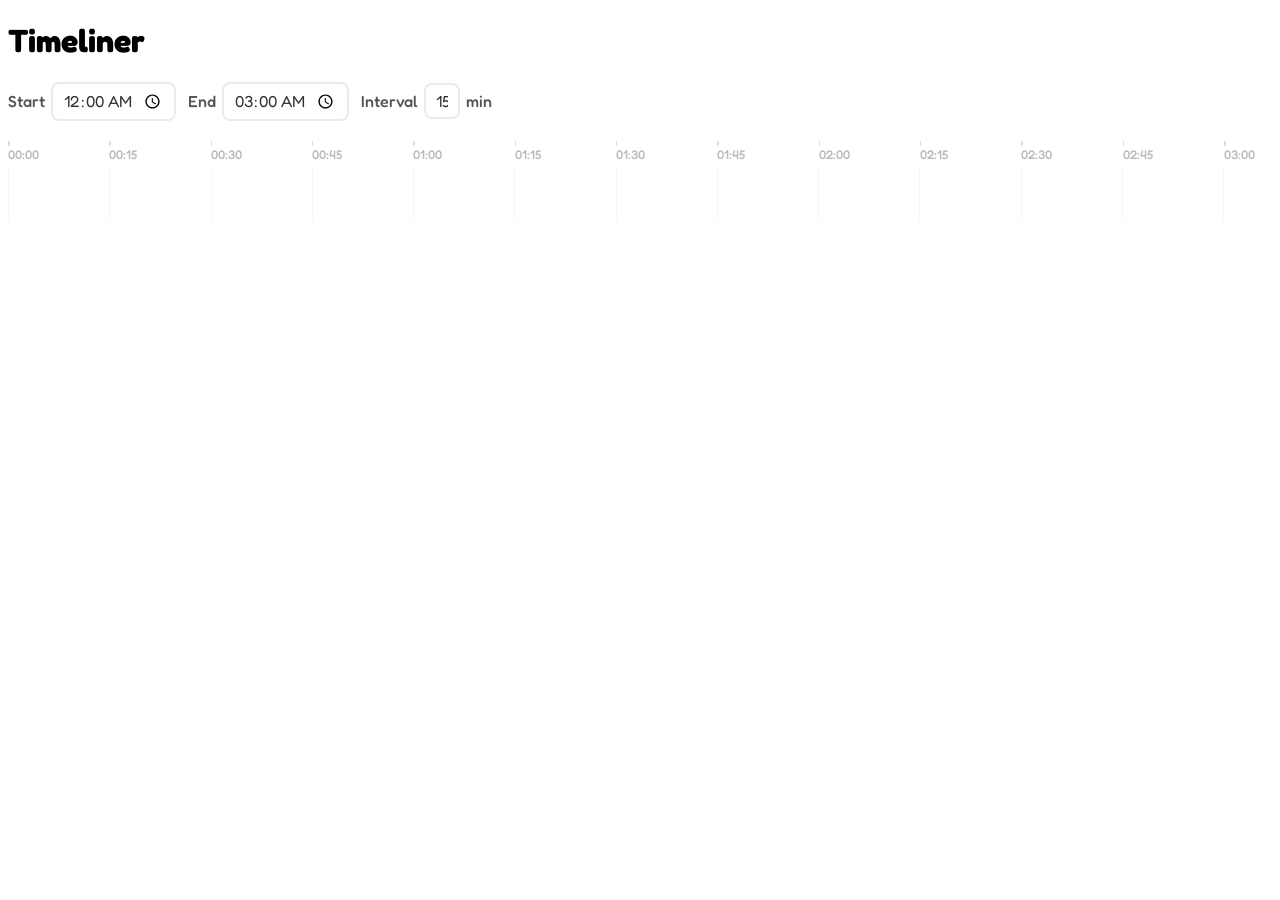
==== index.html @ 7322b1b0 "Light mode for palette." ====
<!DOCTYPE html>
<html lang="en">

<head>
  <meta charset="UTF-8">
  <meta name="viewport" content="width=device-width, initial-scale=1.0">
  <title>Timeliner – Editor</title>
  <link rel="stylesheet" href="styles.css">
  <style>
    * {
      user-select: none;
    }

    input[type=text],
    input[type=time],
    input[type=number],
    select {
      user-select: text;
    }

    .row-wrap.ghost {
      opacity: 0.35;
    }

    .segment {
      z-index: 1;
      overflow: visible;
      cursor: grab;
    }

    .segment.selected {
      box-shadow: 0 0 0 2.5px rgba(0, 0, 0, 0.45);
      z-index: 200;
    }

    .resize-handle {
      position: absolute;
      top: 0;
      bottom: 0;
      width: 8px;
      cursor: ew-resize;
      z-index: 2;
    }

    .resize-left {
      left: 0;
      border-radius: 8px 0 0 8px;
    }

    .resize-right {
      right: 0;
      border-radius: 0 8px 8px 0;
    }

    .segment input[type=text] {
      width: 100%;
      border: none;
      background: transparent;
      padding: 0 10px;
      font-size: 1rem;
      font-weight: 500;
      color: white;
      outline: none;
      min-width: 0;
      pointer-events: none;
    }

    .segment input::placeholder {
      color: rgba(255, 255, 255, 0.55);
    }

    .dark-text::placeholder {
      color: rgba(0, 0, 0, 0.35);
    }

    .palette {
      position: absolute;
      top: calc(100% + 6px);
      left: 0;
      display: flex;
      gap: 6px;
      padding: 8px;
      background: white;
      border: none;
      border-radius: 12px;
      box-shadow: 0 4px 20px rgba(0, 0, 0, 0.12);
      z-index: 100;
      align-items: center;
    }

    .swatch {
      width: 22px;
      height: 22px;
      border-radius: 50%;
      cursor: pointer;
      border: 2px solid transparent;
      flex-shrink: 0;
      transition: transform 0.1s;
    }

    .swatch:hover {
      transform: scale(1.2);
    }

    .swatch.active {
      border-color: #333;
    }

    .tick-labels {
      margin-bottom: 4px;
      margin-right: 3rem;
    }

    .palette-delete {
      cursor: pointer;
      display: flex;
      align-items: center;
      padding: 0 2px;
    }

    .palette-delete img {
      width: 16px;
      height: 16px;
    }

    #setup-form {
      display: flex;
      gap: 12px;
      align-items: center;
      margin-bottom: 20px;
      flex-wrap: wrap;
    }

    #setup-form label {
      display: flex;
      align-items: center;
      gap: 6px;
      font-size: 1rem;
      font-weight: 500;
      color: #555;
    }

    #setup-form input[type=time],
    #setup-form input[type=number] {
      border: 2px solid #ebebeb;
      border-radius: 8px;
      padding: 6px 10px;
      font-size: 1rem;
      font-family: 'Fredoka', sans-serif;
      color: #333;
      outline: none;
      transition: border-color 0.15s;
    }

    #setup-form input:focus {
      border-color: #45AAF2;
    }

    #setup-form input[type=number] {
      -moz-appearance: textfield;
    }

    #setup-form input[type=number]::-webkit-outer-spin-button,
    #setup-form input[type=number]::-webkit-inner-spin-button {
      -webkit-appearance: none;
    }

    .interval-error {
      font-size: 0.82rem;
      color: #e74c3c;
      font-weight: 500;
    }

    #share-line {
      margin-top: 20px;
      display: flex;
      gap: 16px;
    }

    .share-col {
      display: flex;
      flex-direction: column;
      gap: 6px;
      flex: 1;
      min-width: 0;
    }

    .share-header {
      display: flex;
      align-items: center;
      gap: 8px;
    }

    .share-label {
      font-size: 0.9rem;
      font-weight: 600;
      color: #333;
    }

    .share-col input {
      width: 100%;
      border: 2px solid #ebebeb;
      border-radius: 8px;
      padding: 6px 10px;
      font-size: 0.85rem;
      font-family: 'Fredoka', sans-serif;
      color: #111;
      outline: none;
      background: #fafafa;
      box-sizing: border-box;
    }

    .copy-btn {
      background: none;
      border: 2px solid #ebebeb;
      border-radius: 8px;
      padding: 6px 8px;
      cursor: pointer;
      display: flex;
      align-items: center;
      transition: border-color 0.15s;
    }

    .copy-btn:hover {
      border-color: #45AAF2;
    }

    .copy-btn img {
      width: 14px;
      height: 14px;
      filter: invert(60%);
    }

    @keyframes flash-green {

      0%,
      60% {
        filter: invert(60%) sepia(1) saturate(4) hue-rotate(90deg);
      }

      100% {
        filter: invert(60%);
      }
    }

    .copy-btn.copied img {
      animation: flash-green 0.5s ease-out forwards;
    }
  </style>
</head>

<body>
  <h1>Timeliner</h1>

  <form id="setup-form">
    <label>Start <input type="time" id="input-start" required></label>
    <label>End <input type="time" id="input-end" required></label>
    <label>Interval <input type="number" id="input-interval" value="15" min="1" max="240" style="width:4ch">
      min</label>
    <span id="interval-error" class="interval-error"></span>
  </form>

  <div id="tick-labels" class="tick-labels"></div>
  <div id="grid-wrap">
    <div id="grid"></div>
    <div id="time-indicator"></div>
  </div>

  <div id="share-line" style="display:none">
    <div class="share-col">
      <div class="share-header">
        <span class="share-label">Link</span>
        <button class="copy-btn" data-target="share-url" title="Copy link"><img src="icons/copy.svg"></button>
      </div>
      <input type="text" id="share-url" readonly>
    </div>
    <div class="share-col">
      <div class="share-header">
        <span class="share-label">Embed</span>
        <button class="copy-btn" data-target="share-iframe" title="Copy iframe"><img src="icons/copy.svg"></button>
      </div>
      <input type="text" id="share-iframe" readonly>
    </div>
  </div>

  <script src="shared.js"></script>
  <script>
    const COLORS = ['#FF6B6B', '#FF9F43', '#FECA57', '#26de81', '#2BCBBA', '#45AAF2', '#A55EEA', '#FD79A8', '#000000', '#FFFFFF'];

    let config = null;
    let rows = [];
    let cellCount = 0;

    let drag = null;
    let pendingEl = null;
    let moveDrag = null;
    let resizeDrag = null;

    let selectedKey = null;

    function needsDarkText(hex) {
      const r = parseInt(hex.slice(1, 3), 16);
      const g = parseInt(hex.slice(3, 5), 16);
      const b = parseInt(hex.slice(5, 7), 16);
      return (r * 299 + g * 587 + b * 114) / 1000 > 160;
    }

    function getSegmentEl(ri, si) {
      const rowEl = document.querySelector(`.row-wrap[data-ri="${ri}"]`);
      return rowEl ? rowEl.querySelectorAll('.segment')[si] : null;
    }
    function selectSegment(ri, si) {
      deselectSegment();
      selectedKey = {ri, si};
      const el = getSegmentEl(ri, si);
      if (!el) return;
      el.classList.add('selected');
      closePalettes();
      const pal = buildPalette(ri, si, rows[ri].segments[si]);
      el.appendChild(pal);
      const r = pal.getBoundingClientRect();
      const overflow = r.right - window.innerWidth + 8;
      if (overflow > 0) pal.style.left = (-overflow) + 'px';
      el.querySelector('input').focus();
    }
    function deselectSegment() {
      if (!selectedKey) return;
      const el = getSegmentEl(selectedKey.ri, selectedKey.si);
      if (el) {el.classList.remove('selected'); closePalettes(); el.querySelector('input').blur();}
      selectedKey = null;
    }

    function encodeState() {return btoa(JSON.stringify({...config, rows}));}
    function viewURL() {return location.href.replace(/\/[^/]*$/, '/view.html') + '#' + encodeState();}

    function virtualNowMinutes() {
      const d = new Date();
      return d.getHours() * 60 + d.getMinutes() + d.getSeconds() / 60;
    }

    function getCellIndex(rowEl, clientX) {
      const rect = rowEl.getBoundingClientRect();
      return Math.max(0, Math.min(cellCount - 1, Math.floor((clientX - rect.left) / rect.width * cellCount)));
    }

    function updateShare() {
      const hasAny = rows.some(r => r.segments.length > 0);
      document.getElementById('share-line').style.display = hasAny ? 'flex' : 'none';
      if (hasAny) {
        const url = viewURL();
        document.getElementById('share-url').value = url;
        document.getElementById('share-iframe').value = `<iframe src="${url}" width="100%" height="200" frameborder="0"></iframe>`;
      }
    }

    function closePalettes() {
      document.querySelectorAll('.palette').forEach(p => p.remove());
    }

    // palette
    function buildPalette(ri, si, seg) {
      const pal = document.createElement('div');
      pal.className = 'palette';
      COLORS.forEach(c => {
        const sw = document.createElement('div');
        sw.className = 'swatch' + (seg.color === c ? ' active' : '');
        sw.style.background = c;
        if (c === '#FFFFFF') sw.style.borderColor = '#ddd';
        sw.addEventListener('mousedown', ev => {
          ev.stopPropagation();
          rows[ri].segments[si].color = c;
          renderAllRows();
          updateShare();
          selectSegment(ri, si);
        });
        pal.appendChild(sw);
      });
      const del = document.createElement('div');
      del.className = 'palette-delete';
      del.innerHTML = '<img src="icons/trash.svg">';
      del.addEventListener('mousedown', ev => {
        ev.stopPropagation();
        rows[ri].segments.splice(si, 1);
        if (!rows[ri].segments.length) rows.splice(ri, 1);
        renderAllRows();
        updateShare();
      });
      pal.appendChild(del);
      return pal;
    }

    // segment
    function createSegmentEl(seg, ri, si) {
      const el = document.createElement('div');
      el.className = 'segment';
      const from = Math.min(seg.from, seg.to);
      const to = Math.max(seg.from, seg.to);
      el.style.left = (from / cellCount * 100) + '%';
      el.style.width = ((to - from + 1) / cellCount * 100) + '%';
      el.style.background = seg.color;

      const input = document.createElement('input');
      input.type = 'text';
      input.value = seg.label || '';
      input.placeholder = 'Name';
      if (needsDarkText(seg.color)) {input.style.color = '#111'; input.classList.add('dark-text');}
      input.addEventListener('input', () => {rows[ri].segments[si].label = input.value; updateShare();});
      input.addEventListener('keydown', e => {
        if (e.key === 'Enter') {deselectSegment(); return;}
        if (e.key === 'Backspace' && input.value === '') {
          e.preventDefault();
          selectedKey = null;
          rows[ri].segments.splice(si, 1);
          if (!rows[ri].segments.length) rows.splice(ri, 1);
          renderAllRows();
          updateShare();
        }
      });
      el.appendChild(input);

      ['left', 'right'].forEach(edge => {
        const handle = document.createElement('div');
        handle.className = `resize-handle resize-${edge}`;
        handle.addEventListener('mousedown', e => {
          e.stopPropagation();
          e.preventDefault();
          selectSegment(ri, si);
          const seg = rows[ri].segments[si];
          const from = Math.min(seg.from, seg.to);
          const to = Math.max(seg.from, seg.to);
          const rowEl = document.querySelector(`.row-wrap[data-ri="${ri}"]`);
          resizeDrag = {
            ri, si, edge, el, rowEl,
            fixed: edge === 'left' ? to : from,
            previewFrom: from, previewTo: to
          };
        });
        el.appendChild(handle);
      });

      el.addEventListener('mousedown', e => {
        e.stopPropagation();
        e.preventDefault();
        selectSegment(ri, si);
        const seg = rows[ri].segments[si];
        const from = Math.min(seg.from, seg.to);
        const to = Math.max(seg.from, seg.to);
        const rowEl = document.querySelector(`.row-wrap[data-ri="${ri}"]`);
        const clickCell = getCellIndex(rowEl, e.clientX);
        moveDrag = {
          ri, si, from, to,
          len: to - from,
          cellOffset: Math.max(0, clickCell - from),
          el, rowEl,
          previewFrom: from, previewTo: to,
          moved: false
        };
      });

      return el;
    }

    // row
    function createRowEl(ri, isGhost) {
      const wrap = document.createElement('div');
      wrap.className = 'row-wrap' + (isGhost ? ' ghost' : '');
      wrap.dataset.ri = ri;

      wrap.appendChild(buildRowBackground(cellCount));

      wrap.addEventListener('mousedown', e => {
        if (e.target.closest('.segment')) return;
        e.preventDefault();
        closePalettes();

        let rowIndex = ri;
        if (isGhost) {
          rows.push({segments: []});
          rowIndex = rows.length - 1;
          renderAllRows();
        }

        const rowEl = document.querySelector(`.row-wrap[data-ri="${rowIndex}"]`);
        const ci = getCellIndex(rowEl, e.clientX);
        drag = {rowIndex, from: ci, to: ci};

        pendingEl = document.createElement('div');
        pendingEl.className = 'segment';
        pendingEl.style.background = COLORS[0];
        pendingEl.style.opacity = '0.6';
        rowEl.appendChild(pendingEl);
        updatePendingEl(rowEl);
      });

      return wrap;
    }

    function updatePendingEl(rowEl) {
      if (!drag || !pendingEl) return;
      const from = Math.min(drag.from, drag.to);
      const to = Math.max(drag.from, drag.to);
      pendingEl.style.left = (from / cellCount * 100) + '%';
      pendingEl.style.width = ((to - from + 1) / cellCount * 100) + '%';
    }

    function renderAllRows() {
      const grid = document.getElementById('grid');
      grid.innerHTML = '';
      rows.forEach((row, ri) => {
        const wrap = createRowEl(ri, false);
        row.segments.forEach((seg, si) => wrap.appendChild(createSegmentEl(seg, ri, si)));
        grid.appendChild(wrap);
      });
      grid.appendChild(createRowEl(rows.length, true));
    }

    document.addEventListener('mousemove', e => {
      if (resizeDrag) {
        const currentCell = getCellIndex(resizeDrag.rowEl, e.clientX);
        const newFrom = Math.max(0, Math.min(cellCount - 1, resizeDrag.edge === 'left' ? Math.min(currentCell, resizeDrag.fixed) : resizeDrag.fixed));
        const newTo = Math.max(0, Math.min(cellCount - 1, resizeDrag.edge === 'right' ? Math.max(currentCell, resizeDrag.fixed) : resizeDrag.fixed));
        resizeDrag.previewFrom = newFrom;
        resizeDrag.previewTo = newTo;
        resizeDrag.el.style.left = (newFrom / cellCount * 100) + '%';
        resizeDrag.el.style.width = ((newTo - newFrom + 1) / cellCount * 100) + '%';
        document.body.style.cursor = 'ew-resize';
        return;
      }
      if (moveDrag) {
        const currentCell = getCellIndex(moveDrag.rowEl, e.clientX);
        let newFrom = currentCell - moveDrag.cellOffset;
        newFrom = Math.max(0, Math.min(cellCount - 1 - moveDrag.len, newFrom));
        const newTo = newFrom + moveDrag.len;
        if (newFrom !== moveDrag.previewFrom || newTo !== moveDrag.previewTo) {
          if (!moveDrag.moved) {
            moveDrag.moved = true;
            closePalettes();
            document.body.style.cursor = 'grabbing';
          }
          moveDrag.previewFrom = newFrom;
          moveDrag.previewTo = newTo;
          moveDrag.el.style.left = (newFrom / cellCount * 100) + '%';
          moveDrag.el.style.width = ((newTo - newFrom + 1) / cellCount * 100) + '%';
        }
      }
      if (!drag) return;
      const rowEl = document.querySelector(`.row-wrap[data-ri="${drag.rowIndex}"]`);
      if (!rowEl) return;
      drag.to = getCellIndex(rowEl, e.clientX);
      updatePendingEl(rowEl);
    });

    document.addEventListener('mouseup', () => {
      if (resizeDrag) {
        rows[resizeDrag.ri].segments[resizeDrag.si].from = resizeDrag.previewFrom;
        rows[resizeDrag.ri].segments[resizeDrag.si].to = resizeDrag.previewTo;
        document.body.style.cursor = '';
        renderAllRows();
        updateShare();
        selectSegment(resizeDrag.ri, resizeDrag.si);
        resizeDrag = null;
        return;
      }
      if (moveDrag) {
        if (moveDrag.moved) {
          rows[moveDrag.ri].segments[moveDrag.si].from = moveDrag.previewFrom;
          rows[moveDrag.ri].segments[moveDrag.si].to = moveDrag.previewTo;
          document.body.style.cursor = '';
          renderAllRows();
          updateShare();
          selectSegment(moveDrag.ri, moveDrag.si);
        }
        moveDrag = null;
        return;
      }
      if (!drag) return;
      if (pendingEl) {pendingEl.remove(); pendingEl = null;}
      const from = Math.min(drag.from, drag.to);
      const to = Math.max(drag.from, drag.to);
      const ri = drag.rowIndex;
      rows[ri].segments.push({from, to, label: '', color: COLORS[0]});
      const si = rows[ri].segments.length - 1;
      drag = null;
      renderAllRows();
      updateShare();
      selectSegment(ri, si);
    });

    document.addEventListener('mousedown', e => {
      if (!e.target.closest('.palette') && !e.target.closest('.segment')) deselectSegment();
    });

    function buildGrid() {
      const startMin = timeToMinutes(config.start);
      const endMin = timeToMinutes(config.end);
      cellCount = Math.floor(spanDuration(startMin, endMin) / config.interval);
      if (cellCount <= 0) return;

      buildTickLabels(document.getElementById('tick-labels'), startMin, cellCount, config.interval);

      renderAllRows();
    }

    function tickIndicator() {
      if (!config) return;
      const start = timeToMinutes(config.start);
      const end = timeToMinutes(config.end);
      const now = virtualNowMinutes();
      updateTimeIndicator(document.getElementById('time-indicator'), start, end, now);
    }
    setInterval(tickIndicator, 1000);

    document.getElementById('setup-form').addEventListener('submit', e => e.preventDefault());

    function resizeIntervalInput() {
      const el = document.getElementById('input-interval');
      el.style.width = Math.max(4, (el.value || '').length + 2) + 'ch';
    }

    function setIntervalError(msg) {
      document.getElementById('interval-error').textContent = msg;
    }

    function applyConfig() {
      const start = document.getElementById('input-start').value;
      const end = document.getElementById('input-end').value;
      let intervalEl = document.getElementById('input-interval');
      let interval = parseInt(intervalEl.value);
      setIntervalError('');
      if (!start || !end || start === end) return;
      if (!interval || isNaN(interval) || interval < 1) {
        interval = 15;
        intervalEl.value = 15;
        resizeIntervalInput();
      }
      const startMin = timeToMinutes(start);
      const endMin = timeToMinutes(end);
      const duration = spanDuration(startMin, endMin);
      if (interval >= duration) {
        setIntervalError(`Interval must be less than ${duration} min`);
        return;
      }
      config = {start, end, interval};
      rows = [];
      buildGrid();
      updateShare();
    }

    document.getElementById('input-interval').addEventListener('focus', e => {e.target.value = ''; resizeIntervalInput();});
    document.getElementById('input-interval').addEventListener('input', resizeIntervalInput);
    document.getElementById('input-interval').addEventListener('keydown', e => {
      if (e.key === 'Enter') {e.preventDefault(); applyConfig(); e.target.blur();}
    });
    ['input-start', 'input-end', 'input-interval'].forEach(id =>
      document.getElementById(id).addEventListener('change', applyConfig)
    );

    const saved = decodeState(location.hash);
    if (saved) {
      config = {start: saved.start, end: saved.end, interval: saved.interval};
      rows = saved.rows || [];
      document.getElementById('input-start').value = config.start;
      document.getElementById('input-end').value = config.end;
      document.getElementById('input-interval').value = config.interval;
      resizeIntervalInput();
    } else {
      const startH = (new Date().getHours() + 1) % 24;
      const startMin = startH * 60;
      const endMin = Math.min(startMin + 180, 23 * 60 + 59);
      document.getElementById('input-start').value = minutesToTime(startMin);
      document.getElementById('input-end').value = minutesToTime(endMin);
      config = {start: minutesToTime(startMin), end: minutesToTime(endMin), interval: 15};
      resizeIntervalInput();
    }
    buildGrid();
    updateShare();

    document.querySelectorAll('.copy-btn').forEach(btn => {
      btn.addEventListener('click', () => {
        const val = document.getElementById(btn.dataset.target).value;
        navigator.clipboard.writeText(val).then(() => {
          btn.clsLive('copied');
          void btn.offsetWidth;
          btn.classList.add('copied');
        });
      });
    });
  </script>
</body>

</html>
---- styles.css ----
@import url('https://fonts.googleapis.com/css2?family=Fredoka:wght@400;500;600&display=swap');

* {
  font-family: 'Fredoka', sans-serif;
  box-sizing: border-box;
}

#grid-wrap {
  position: relative;
  margin-right: 3rem;
}

.row-wrap {
  position: relative;
  height: 56px;
}

.row-grid {
  position: absolute;
  inset: 0;
  display: flex;
  pointer-events: none;
}

.cell-bg {
  flex: 1;
  border-right: 1.5px solid #ebebeb;
}

.cell-bg:first-child {
  border-left: 1.5px solid #ebebeb;
}

.segment {
  position: absolute;
  top: 8px;
  bottom: 8px;
  border-radius: 8px;
  display: flex;
  align-items: center;
}

#time-indicator {
  position: absolute;
  top: 0;
  bottom: 0;
  width: 3px;
  background: #ff4757;
  border-radius: 2px;
  pointer-events: none;
  transform: translateX(-50%);
  z-index: 9999;
  display: none;
}

.tick-labels {
  display: flex;
  position: relative;
}

.tick-label {
  flex: 1;
  font-size: 0.78rem;
  color: #bbb;
  white-space: nowrap;
  overflow: visible;
  padding-top: 6px;
  position: relative;
  font-weight: 500;
}

.tick-label::before {
  content: '';
  position: absolute;
  top: 0;
  left: 0;
  width: 1.5px;
  height: 5px;
  background: #ddd;
}

.tick-label-end {
  position: absolute;
  left: 100%;
}

.tick-label-end::before {
  left: 0;
}
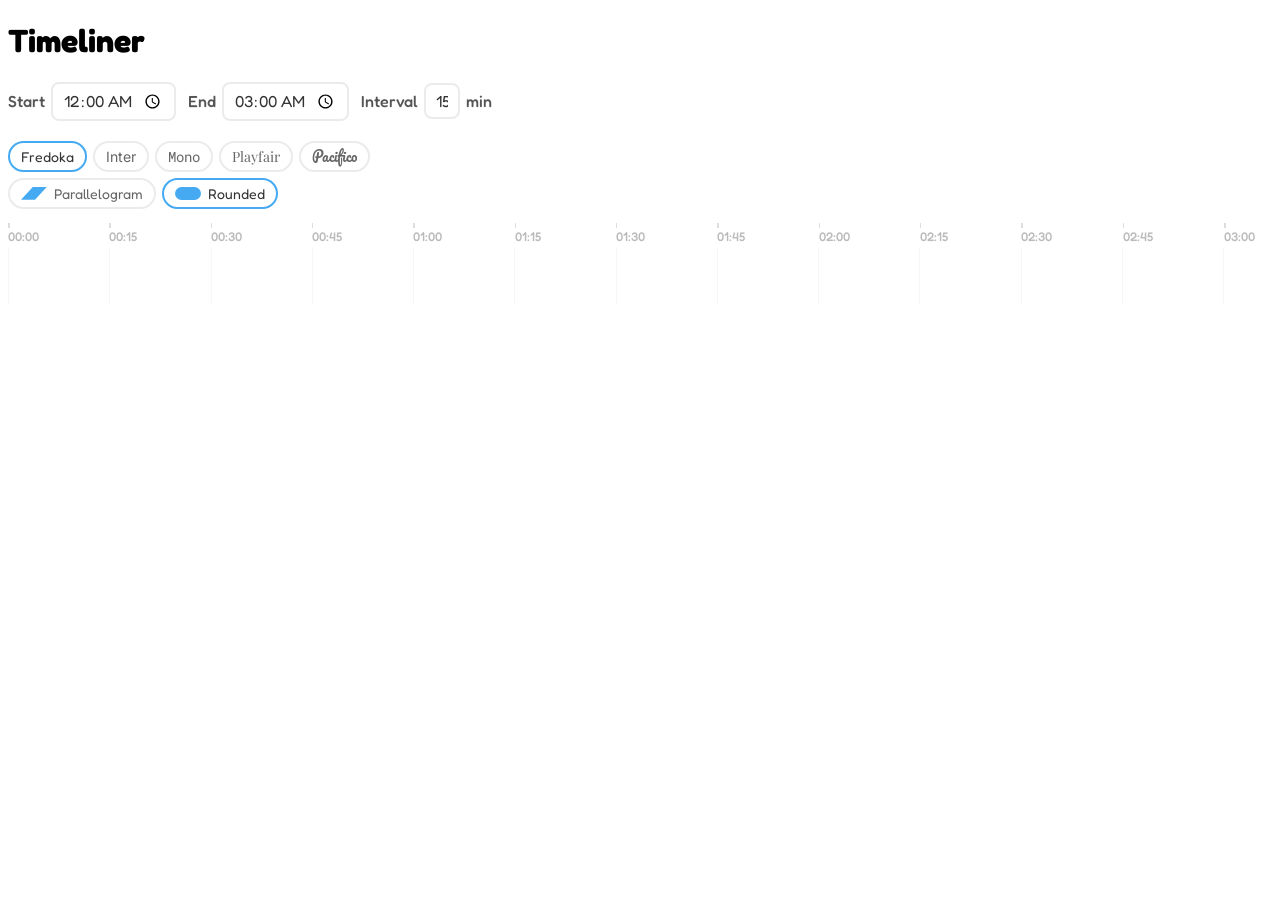
==== commit 324442f1: "Styling." ====
--- a/index.html
+++ b/index.html
@@ -5,6 +5,9 @@
   <meta charset="UTF-8">
   <meta name="viewport" content="width=device-width, initial-scale=1.0">
   <title>Timeliner – Editor</title>
+  <link rel="preconnect" href="https://fonts.googleapis.com">
+  <link rel="preconnect" href="https://fonts.gstatic.com" crossorigin>
+  <link rel="stylesheet" href="https://fonts.googleapis.com/css2?family=Fredoka:wght@400;500;600&family=Inter:wght@400;500;600&family=Pacifico&family=Playfair+Display:wght@400;500;600&family=Roboto+Mono:wght@400;500&display=swap">
   <link rel="stylesheet" href="styles.css">
   <style>
     * {
@@ -29,7 +32,7 @@
     }
 
     .segment.selected {
-      box-shadow: 0 0 0 2.5px rgba(0, 0, 0, 0.45);
+      filter: drop-shadow(0 0 0 2.5px rgba(0, 0, 0, 0.45));
       z-index: 200;
     }
 
@@ -59,12 +62,84 @@
       padding: 0 10px;
       font-size: 1rem;
       font-weight: 500;
+      font-family: var(--seg-font, 'Fredoka'), sans-serif;
       color: white;
       outline: none;
       min-width: 0;
       pointer-events: none;
     }
 
+    #font-bar {
+      display: flex;
+      gap: 6px;
+      margin-top: 8px;
+      margin-bottom: 6px;
+      margin-right: 3rem;
+      flex-wrap: wrap;
+    }
+
+    .font-btn {
+      padding: 3px 11px;
+      border: 2px solid #ebebeb;
+      border-radius: 20px;
+      background: white;
+      cursor: pointer;
+      font-size: 0.88rem;
+      color: #666;
+      transition: border-color 0.15s, color 0.15s;
+      line-height: 1.5;
+    }
+
+    .font-btn:hover {
+      border-color: #ccc;
+      color: #333;
+    }
+
+    .font-btn.active {
+      border-color: #45AAF2;
+      color: #333;
+    }
+
+    #shape-bar {
+      display: flex;
+      gap: 6px;
+      margin-top: 6px;
+      margin-bottom: 14px;
+      margin-right: 3rem;
+    }
+
+    .shape-btn {
+      padding: 5px 11px;
+      border: 2px solid #ebebeb;
+      border-radius: 20px;
+      background: white;
+      cursor: pointer;
+      display: flex;
+      align-items: center;
+      gap: 7px;
+      color: #666;
+      font-size: 0.88rem;
+      transition: border-color 0.15s, color 0.15s;
+    }
+
+    .shape-btn:hover {
+      border-color: #ccc;
+      color: #333;
+    }
+
+    .shape-btn.active {
+      border-color: #45AAF2;
+      color: #333;
+    }
+
+    .shape-preview {
+      display: inline-block;
+      width: 26px;
+      height: 13px;
+      background: #45AAF2;
+      flex-shrink: 0;
+    }
+
     .segment input::placeholder {
       color: rgba(255, 255, 255, 0.55);
     }
@@ -75,7 +150,7 @@
 
     .palette {
       position: absolute;
-      top: calc(100% + 6px);
+      top: 0;
       left: 0;
       display: flex;
       gap: 6px;
@@ -260,6 +335,8 @@
     <span id="interval-error" class="interval-error"></span>
   </form>
 
+  <div id="font-bar"></div>
+  <div id="shape-bar"></div>
   <div id="tick-labels" class="tick-labels"></div>
   <div id="grid-wrap">
     <div id="grid"></div>
@@ -286,10 +363,23 @@
   <script src="shared.js"></script>
   <script>
     const COLORS = ['#FF6B6B', '#FF9F43', '#FECA57', '#26de81', '#2BCBBA', '#45AAF2', '#A55EEA', '#FD79A8', '#000000', '#FFFFFF'];
+    const FONTS = [
+      {name: 'Fredoka', label: 'Fredoka'},
+      {name: 'Inter', label: 'Inter'},
+      {name: 'Roboto Mono', label: 'Mono'},
+      {name: 'Playfair Display', label: 'Playfair'},
+      {name: 'Pacifico', label: 'Pacifico'},
+    ];
+    const SHAPES = [
+      {name: 'parallelogram', label: 'Parallelogram', borderRadius: '0',   clipPath: 'polygon(12px 0, 100% 0, calc(100% - 12px) 100%, 0 100%)'},
+      {name: 'rounded',       label: 'Rounded',       borderRadius: '8px', clipPath: 'none'},
+    ];
 
     let config = null;
     let rows = [];
     let cellCount = 0;
+    let selectedFont = 'Fredoka';
+    let selectedShape = 'rounded';
 
     let drag = null;
     let pendingEl = null;
@@ -317,10 +407,15 @@
       el.classList.add('selected');
       closePalettes();
       const pal = buildPalette(ri, si, rows[ri].segments[si]);
-      el.appendChild(pal);
+      const gridWrap = document.getElementById('grid-wrap');
+      gridWrap.appendChild(pal);
+      const segRect = el.getBoundingClientRect();
+      const wrapRect = gridWrap.getBoundingClientRect();
+      pal.style.top = (segRect.bottom - wrapRect.top + 6) + 'px';
+      pal.style.left = (segRect.left - wrapRect.left) + 'px';
       const r = pal.getBoundingClientRect();
       const overflow = r.right - window.innerWidth + 8;
-      if (overflow > 0) pal.style.left = (-overflow) + 'px';
+      if (overflow > 0) pal.style.left = (segRect.left - wrapRect.left - overflow) + 'px';
       el.querySelector('input').focus();
     }
     function deselectSegment() {
@@ -330,7 +425,57 @@
       selectedKey = null;
     }
 
-    function encodeState() {return btoa(JSON.stringify({...config, rows}));}
+    function applyFont(fontName) {
+      selectedFont = fontName;
+      document.documentElement.style.setProperty('--seg-font', `'${fontName}'`);
+      document.querySelectorAll('.font-btn').forEach(btn => {
+        btn.classList.toggle('active', btn.dataset.font === fontName);
+      });
+      updateShare();
+    }
+
+    function buildFontBar() {
+      const bar = document.getElementById('font-bar');
+      bar.innerHTML = '';
+      FONTS.forEach(f => {
+        const btn = document.createElement('button');
+        btn.className = 'font-btn' + (f.name === selectedFont ? ' active' : '');
+        btn.dataset.font = f.name;
+        btn.textContent = f.label;
+        btn.style.fontFamily = `'${f.name}', sans-serif`;
+        btn.addEventListener('click', () => applyFont(f.name));
+        bar.appendChild(btn);
+      });
+    }
+
+    function applyShape(shapeName) {
+      selectedShape = shapeName;
+      document.querySelectorAll('.shape-btn').forEach(btn => {
+        btn.classList.toggle('active', btn.dataset.shape === shapeName);
+      });
+      if (cellCount > 0) renderAllRows();
+      updateShare();
+    }
+
+    function buildShapeBar() {
+      const bar = document.getElementById('shape-bar');
+      bar.innerHTML = '';
+      SHAPES.forEach(s => {
+        const btn = document.createElement('button');
+        btn.className = 'shape-btn' + (s.name === selectedShape ? ' active' : '');
+        btn.dataset.shape = s.name;
+        const preview = document.createElement('span');
+        preview.className = 'shape-preview';
+        preview.style.borderRadius = s.borderRadius;
+        preview.style.clipPath = s.clipPath;
+        btn.appendChild(preview);
+        btn.appendChild(document.createTextNode(s.label));
+        btn.addEventListener('click', () => applyShape(s.name));
+        bar.appendChild(btn);
+      });
+    }
+
+    function encodeState() {return btoa(JSON.stringify({...config, font: selectedFont, shape: selectedShape, rows}));}
     function viewURL() {return location.href.replace(/\/[^/]*$/, '/view.html') + '#' + encodeState();}
 
     function virtualNowMinutes() {
@@ -380,6 +525,7 @@
       del.innerHTML = '<img src="icons/trash.svg">';
       del.addEventListener('mousedown', ev => {
         ev.stopPropagation();
+        closePalettes();
         rows[ri].segments.splice(si, 1);
         if (!rows[ri].segments.length) rows.splice(ri, 1);
         renderAllRows();
@@ -398,6 +544,9 @@
       el.style.left = (from / cellCount * 100) + '%';
       el.style.width = ((to - from + 1) / cellCount * 100) + '%';
       el.style.background = seg.color;
+      const shape = SHAPES.find(s => s.name === selectedShape) ?? SHAPES[1];
+      el.style.borderRadius = shape.borderRadius;
+      el.style.clipPath = shape.clipPath;
 
       const input = document.createElement('input');
       input.type = 'text';
@@ -407,8 +556,19 @@
       input.addEventListener('input', () => {rows[ri].segments[si].label = input.value; updateShare();});
       input.addEventListener('keydown', e => {
         if (e.key === 'Enter') {deselectSegment(); return;}
+        if (e.key === 'Delete' && !e.shiftKey) {
+          e.preventDefault();
+          closePalettes();
+          selectedKey = null;
+          rows[ri].segments.splice(si, 1);
+          if (!rows[ri].segments.length) rows.splice(ri, 1);
+          renderAllRows();
+          updateShare();
+          return;
+        }
         if (e.key === 'Backspace' && input.value === '') {
           e.preventDefault();
+          closePalettes();
           selectedKey = null;
           rows[ri].segments.splice(si, 1);
           if (!rows[ri].segments.length) rows.splice(ri, 1);
@@ -488,6 +648,9 @@
         pendingEl.className = 'segment';
         pendingEl.style.background = COLORS[0];
         pendingEl.style.opacity = '0.6';
+        const pendingShape = SHAPES.find(s => s.name === selectedShape) ?? SHAPES[1];
+        pendingEl.style.borderRadius = pendingShape.borderRadius;
+        pendingEl.style.clipPath = pendingShape.clipPath;
         rowEl.appendChild(pendingEl);
         updatePendingEl(rowEl);
       });
@@ -659,6 +822,8 @@
     if (saved) {
       config = {start: saved.start, end: saved.end, interval: saved.interval};
       rows = saved.rows || [];
+      selectedFont = saved.font || 'Fredoka';
+      selectedShape = saved.shape || 'rounded';
       document.getElementById('input-start').value = config.start;
       document.getElementById('input-end').value = config.end;
       document.getElementById('input-interval').value = config.interval;
@@ -672,6 +837,10 @@
       config = {start: minutesToTime(startMin), end: minutesToTime(endMin), interval: 15};
       resizeIntervalInput();
     }
+    applyFont(selectedFont);
+    buildFontBar();
+    applyShape(selectedShape);
+    buildShapeBar();
     buildGrid();
     updateShare();
 
--- a/styles.css
+++ b/styles.css
@@ -1,4 +1,3 @@
-@import url('https://fonts.googleapis.com/css2?family=Fredoka:wght@400;500;600&display=swap');
 
 * {
   font-family: 'Fredoka', sans-serif;
@@ -35,7 +34,7 @@
   position: absolute;
   top: 8px;
   bottom: 8px;
-  border-radius: 8px;
+  border-radius: var(--seg-radius, 8px);
   display: flex;
   align-items: center;
 }
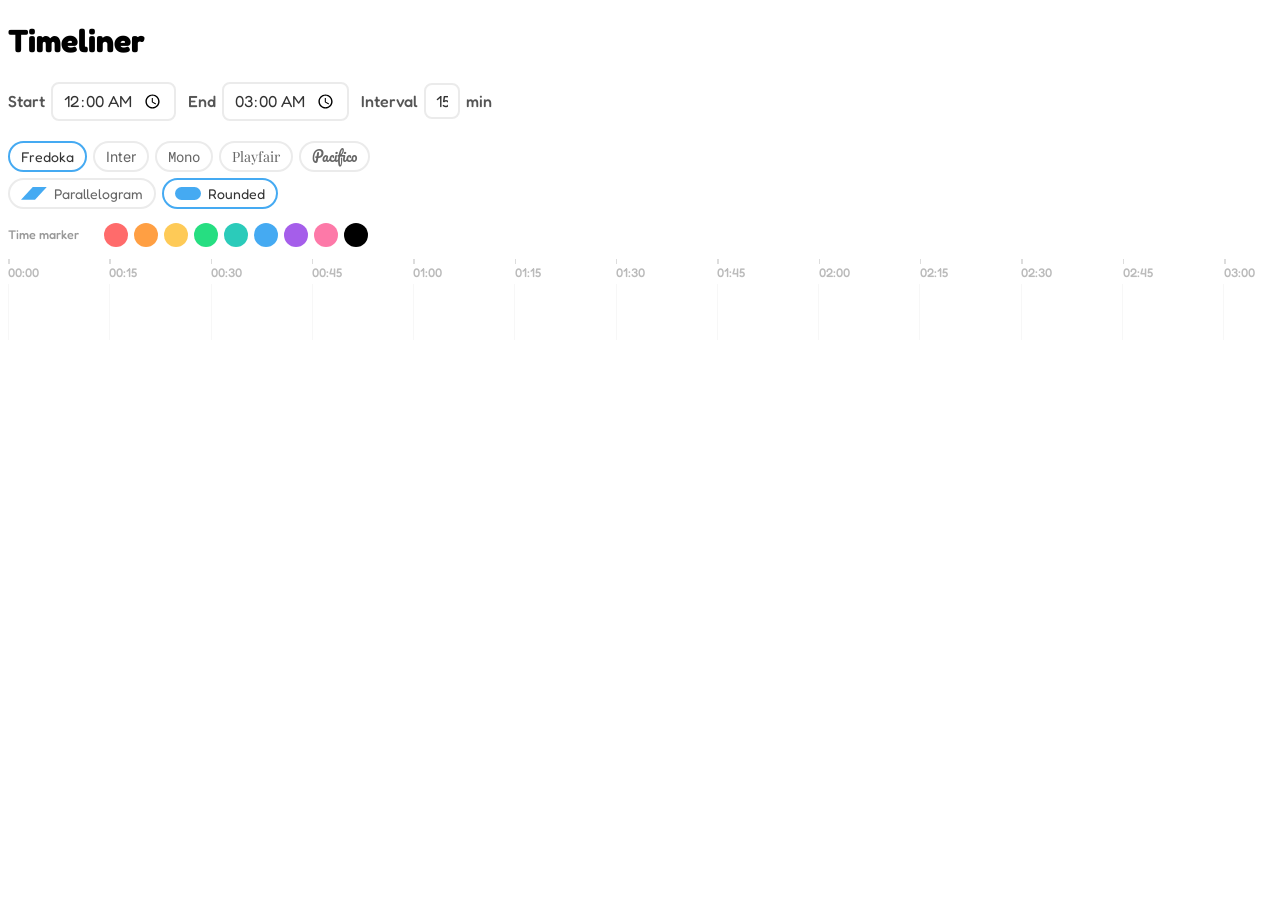
==== commit de211ea3: "Change time to absolute." ====
--- a/index.html
+++ b/index.html
@@ -7,7 +7,8 @@
   <title>Timeliner – Editor</title>
   <link rel="preconnect" href="https://fonts.googleapis.com">
   <link rel="preconnect" href="https://fonts.gstatic.com" crossorigin>
-  <link rel="stylesheet" href="https://fonts.googleapis.com/css2?family=Fredoka:wght@400;500;600&family=Inter:wght@400;500;600&family=Pacifico&family=Playfair+Display:wght@400;500;600&family=Roboto+Mono:wght@400;500&display=swap">
+  <link rel="stylesheet"
+    href="https://fonts.googleapis.com/css2?family=Fredoka:wght@400;500;600&family=Inter:wght@400;500;600&family=Pacifico&family=Playfair+Display:wght@400;500;600&family=Roboto+Mono:wght@400;500&display=swap">
   <link rel="stylesheet" href="styles.css">
   <style>
     * {
@@ -140,6 +141,34 @@
       flex-shrink: 0;
     }
 
+    #time-indicator-color-bar {
+      display: flex;
+      gap: 6px;
+      margin-top: 6px;
+      margin-bottom: 12px;
+      margin-right: 3rem;
+      align-items: center;
+    }
+
+    .time-indicator-color-btn {
+      width: 24px;
+      height: 24px;
+      border-radius: 50%;
+      border: 2px solid transparent;
+      cursor: pointer;
+      transition: border-color 0.15s, transform 0.1s;
+      flex-shrink: 0;
+    }
+
+    .time-indicator-color-btn:hover {
+      transform: scale(1.15);
+    }
+
+    .time-indicator-color-btn.active {
+      border-color: #333;
+      box-shadow: 0 0 0 1px white, 0 0 0 3px #333;
+    }
+
     .segment input::placeholder {
       color: rgba(255, 255, 255, 0.55);
     }
@@ -337,6 +366,7 @@
 
   <div id="font-bar"></div>
   <div id="shape-bar"></div>
+  <div id="time-indicator-color-bar"></div>
   <div id="tick-labels" class="tick-labels"></div>
   <div id="grid-wrap">
     <div id="grid"></div>
@@ -371,8 +401,8 @@
       {name: 'Pacifico', label: 'Pacifico'},
     ];
     const SHAPES = [
-      {name: 'parallelogram', label: 'Parallelogram', borderRadius: '0',   clipPath: 'polygon(12px 0, 100% 0, calc(100% - 12px) 100%, 0 100%)'},
-      {name: 'rounded',       label: 'Rounded',       borderRadius: '8px', clipPath: 'none'},
+      {name: 'parallelogram', label: 'Parallelogram', borderRadius: '0', clipPath: 'polygon(12px 0, 100% 0, calc(100% - 12px) 100%, 0 100%)'},
+      {name: 'rounded', label: 'Rounded', borderRadius: '8px', clipPath: 'none'},
     ];
 
     let config = null;
@@ -380,6 +410,7 @@
     let cellCount = 0;
     let selectedFont = 'Fredoka';
     let selectedShape = 'rounded';
+    let selectedIndicatorColor = '#ff4757';
 
     let drag = null;
     let pendingEl = null;
@@ -475,13 +506,30 @@
       });
     }
 
-    function encodeState() {return btoa(JSON.stringify({...config, font: selectedFont, shape: selectedShape, rows}));}
+    function applyIndicatorColor(color) {
+      selectedIndicatorColor = color;
+      document.getElementById('time-indicator').style.background = color;
+      document.querySelectorAll('.time-indicator-color-btn').forEach(btn => {
+        btn.classList.toggle('active', btn.dataset.color === color);
+      });
+      updateShare();
+    }
+
+    function buildIndicatorColorBar() {
+      const bar = document.getElementById('time-indicator-color-bar');
+      bar.innerHTML = '<span style="font-size: 0.78rem; color: #999; font-weight: 500; width: 90px; flex-shrink: 0;">Time marker</span>';
+      COLORS.forEach(c => {
+        const btn = document.createElement('button');
+        btn.className = 'time-indicator-color-btn' + (c === selectedIndicatorColor ? ' active' : '');
+        btn.dataset.color = c;
+        btn.style.background = c;
+        btn.addEventListener('click', () => applyIndicatorColor(c));
+        bar.appendChild(btn);
+      });
+    }
+
+    function encodeState() {return btoa(JSON.stringify({...config, font: selectedFont, shape: selectedShape, indicatorColor: selectedIndicatorColor, rows}));}
     function viewURL() {return location.href.replace(/\/[^/]*$/, '/view.html') + '#' + encodeState();}
-
-    function virtualNowMinutes() {
-      const d = new Date();
-      return d.getHours() * 60 + d.getMinutes() + d.getSeconds() / 60;
-    }
 
     function getCellIndex(rowEl, clientX) {
       const rect = rowEl.getBoundingClientRect();
@@ -754,22 +802,18 @@
     });
 
     function buildGrid() {
-      const startMin = timeToMinutes(config.start);
-      const endMin = timeToMinutes(config.end);
-      cellCount = Math.floor(spanDuration(startMin, endMin) / config.interval);
+      cellCount = Math.floor(spanDuration(config.start, config.end) / config.interval);
       if (cellCount <= 0) return;
 
-      buildTickLabels(document.getElementById('tick-labels'), startMin, cellCount, config.interval);
+      buildTickLabels(document.getElementById('tick-labels'), config.start, cellCount, config.interval);
 
       renderAllRows();
+      tickIndicator();
     }
 
     function tickIndicator() {
       if (!config) return;
-      const start = timeToMinutes(config.start);
-      const end = timeToMinutes(config.end);
-      const now = virtualNowMinutes();
-      updateTimeIndicator(document.getElementById('time-indicator'), start, end, now);
+      updateTimeIndicator(document.getElementById('time-indicator'), config.start, config.end, nowSeconds());
     }
     setInterval(tickIndicator, 1000);
 
@@ -785,25 +829,26 @@
     }
 
     function applyConfig() {
-      const start = document.getElementById('input-start').value;
-      const end = document.getElementById('input-end').value;
+      const startStr = document.getElementById('input-start').value;
+      const endStr = document.getElementById('input-end').value;
       let intervalEl = document.getElementById('input-interval');
-      let interval = parseInt(intervalEl.value);
+      let intervalMin = parseInt(intervalEl.value);
       setIntervalError('');
-      if (!start || !end || start === end) return;
-      if (!interval || isNaN(interval) || interval < 1) {
-        interval = 15;
+      if (!startStr || !endStr || startStr === endStr) return;
+      if (!intervalMin || isNaN(intervalMin) || intervalMin < 1) {
+        intervalMin = 15;
         intervalEl.value = 15;
         resizeIntervalInput();
       }
-      const startMin = timeToMinutes(start);
-      const endMin = timeToMinutes(end);
-      const duration = spanDuration(startMin, endMin);
-      if (interval >= duration) {
-        setIntervalError(`Interval must be less than ${duration} min`);
+      const startSec = timeToSeconds(startStr);
+      const endSec = timeToSeconds(endStr);
+      const intervalSec = intervalMin * 60;
+      const duration = spanDuration(startSec, endSec);
+      if (intervalSec >= duration) {
+        setIntervalError(`Interval must be less than ${Math.floor(duration / 60)} min`);
         return;
       }
-      config = {start, end, interval};
+      config = {start: startSec, end: endSec, interval: intervalSec};
       rows = [];
       buildGrid();
       updateShare();
@@ -824,23 +869,26 @@
       rows = saved.rows || [];
       selectedFont = saved.font || 'Fredoka';
       selectedShape = saved.shape || 'rounded';
-      document.getElementById('input-start').value = config.start;
-      document.getElementById('input-end').value = config.end;
-      document.getElementById('input-interval').value = config.interval;
+      selectedIndicatorColor = saved.indicatorColor || '#ff4757';
+      document.getElementById('input-start').value = secondsToTimeString(config.start);
+      document.getElementById('input-end').value = secondsToTimeString(config.end);
+      document.getElementById('input-interval').value = config.interval / 60;
       resizeIntervalInput();
     } else {
       const startH = (new Date().getHours() + 1) % 24;
-      const startMin = startH * 60;
-      const endMin = Math.min(startMin + 180, 23 * 60 + 59);
-      document.getElementById('input-start').value = minutesToTime(startMin);
-      document.getElementById('input-end').value = minutesToTime(endMin);
-      config = {start: minutesToTime(startMin), end: minutesToTime(endMin), interval: 15};
+      const startSec = 86400 + startH * 3600;
+      const endSec = Math.min(startSec + 3 * 3600, 86400 + 23 * 3600 + 59 * 60);
+      document.getElementById('input-start').value = secondsToTimeString(startSec);
+      document.getElementById('input-end').value = secondsToTimeString(endSec);
+      config = {start: startSec, end: endSec, interval: 900};
       resizeIntervalInput();
     }
     applyFont(selectedFont);
     buildFontBar();
     applyShape(selectedShape);
     buildShapeBar();
+    applyIndicatorColor(selectedIndicatorColor);
+    buildIndicatorColorBar();
     buildGrid();
     updateShare();
 
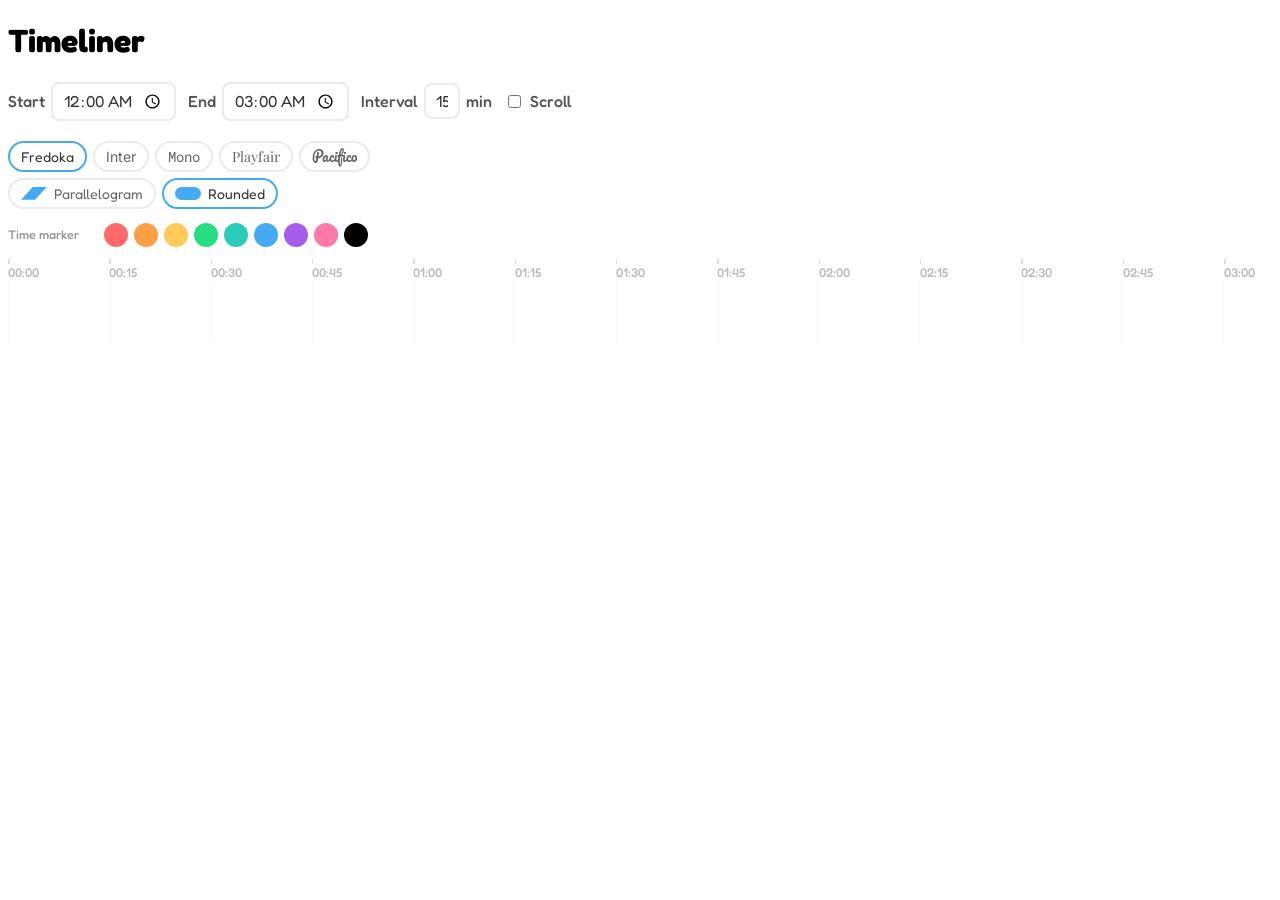
==== commit 3f2c666f: "Scroll view." ====
--- a/index.html
+++ b/index.html
@@ -361,6 +361,10 @@
     <label>End <input type="time" id="input-end" required></label>
     <label>Interval <input type="number" id="input-interval" value="15" min="1" max="240" style="width:4ch">
       min</label>
+    <label><input type="checkbox" id="input-scroll-mode"> Scroll</label>
+    <label id="scroll-window-label" style="display:none">
+      Window <input type="number" id="input-scroll-window" value="60" min="1" max="1440" step="1" style="width:4ch"> min
+    </label>
     <span id="interval-error" class="interval-error"></span>
   </form>
 
@@ -416,6 +420,9 @@
     let pendingEl = null;
     let moveDrag = null;
     let resizeDrag = null;
+
+    let scrollMode = false;
+    let scrollWindow = 3600;
 
     let selectedKey = null;
 
@@ -528,7 +535,7 @@
       });
     }
 
-    function encodeState() {return btoa(JSON.stringify({...config, font: selectedFont, shape: selectedShape, indicatorColor: selectedIndicatorColor, rows}));}
+    function encodeState() {return btoa(JSON.stringify({...config, font: selectedFont, shape: selectedShape, indicatorColor: selectedIndicatorColor, scrollMode, scrollWindow, rows}));}
     function viewURL() {return location.href.replace(/\/[^/]*$/, '/view.html') + '#' + encodeState();}
 
     function getCellIndex(rowEl, clientX) {
@@ -859,6 +866,16 @@
     document.getElementById('input-interval').addEventListener('keydown', e => {
       if (e.key === 'Enter') {e.preventDefault(); applyConfig(); e.target.blur();}
     });
+    document.getElementById('input-scroll-mode').addEventListener('change', e => {
+      scrollMode = e.target.checked;
+      document.getElementById('scroll-window-label').style.display = scrollMode ? '' : 'none';
+      updateShare();
+    });
+    document.getElementById('input-scroll-window').addEventListener('input', e => {
+      const val = parseInt(e.target.value);
+      if (val >= 1) {scrollWindow = val * 60; updateShare();}
+    });
+
     ['input-start', 'input-end', 'input-interval'].forEach(id =>
       document.getElementById(id).addEventListener('change', applyConfig)
     );
@@ -870,6 +887,11 @@
       selectedFont = saved.font || 'Fredoka';
       selectedShape = saved.shape || 'rounded';
       selectedIndicatorColor = saved.indicatorColor || '#ff4757';
+      scrollMode = !!saved.scrollMode;
+      scrollWindow = saved.scrollWindow || 3600;
+      document.getElementById('input-scroll-mode').checked = scrollMode;
+      document.getElementById('input-scroll-window').value = scrollWindow / 60;
+      document.getElementById('scroll-window-label').style.display = scrollMode ? '' : 'none';
       document.getElementById('input-start').value = secondsToTimeString(config.start);
       document.getElementById('input-end').value = secondsToTimeString(config.end);
       document.getElementById('input-interval').value = config.interval / 60;
--- a/styles.css
+++ b/styles.css
@@ -86,3 +86,12 @@
 .tick-label-end::before {
   left: 0;
 }
+
+#scroll-inner {
+  position: relative;
+  width: 100%;
+}
+
+#grid-wrap.scroll-mode {
+  overflow: hidden;
+}
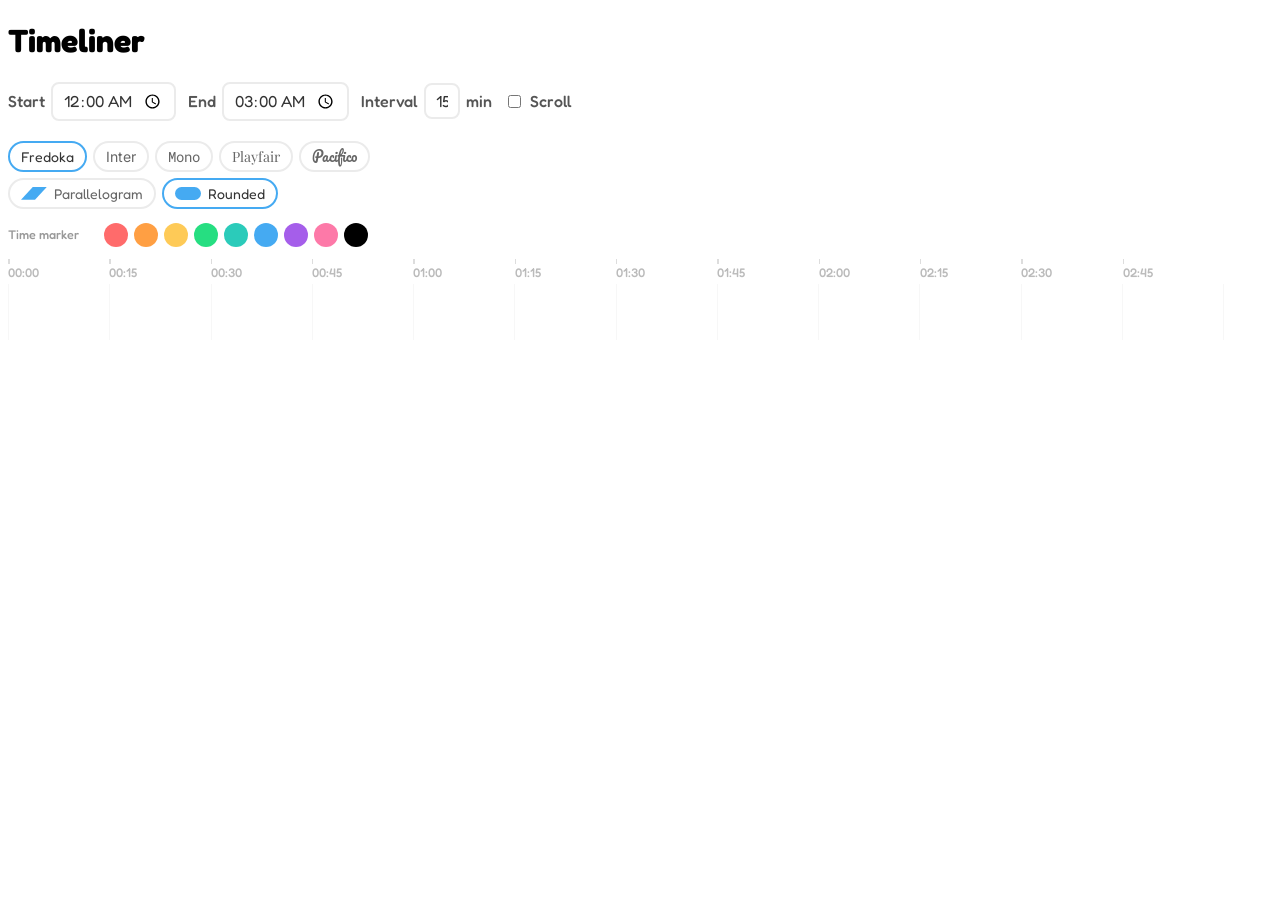
==== commit 7d6df052: "Zoom." ====
--- a/index.html
+++ b/index.html
@@ -210,9 +210,12 @@
       border-color: #333;
     }
 
+    #grid-wrap {
+      overflow-x: auto;
+    }
+
     .tick-labels {
       margin-bottom: 4px;
-      margin-right: 3rem;
     }
 
     .palette-delete {
@@ -371,10 +374,12 @@
   <div id="font-bar"></div>
   <div id="shape-bar"></div>
   <div id="time-indicator-color-bar"></div>
-  <div id="tick-labels" class="tick-labels"></div>
   <div id="grid-wrap">
-    <div id="grid"></div>
-    <div id="time-indicator"></div>
+    <div id="zoom-inner">
+      <div id="tick-labels" class="tick-labels"></div>
+      <div id="grid"></div>
+      <div id="time-indicator"></div>
+    </div>
   </div>
 
   <div id="share-line" style="display:none">
@@ -423,6 +428,7 @@
 
     let scrollMode = false;
     let scrollWindow = 3600;
+    let zoomLevel = 1;
 
     let selectedKey = null;
 
@@ -838,7 +844,7 @@
     function applyConfig() {
       const startStr = document.getElementById('input-start').value;
       const endStr = document.getElementById('input-end').value;
-      let intervalEl = document.getElementById('input-interval');
+      const intervalEl = document.getElementById('input-interval');
       let intervalMin = parseInt(intervalEl.value);
       setIntervalError('');
       if (!startStr || !endStr || startStr === endStr) return;
@@ -857,6 +863,8 @@
       }
       config = {start: startSec, end: endSec, interval: intervalSec};
       rows = [];
+      zoomLevel = 1;
+      document.getElementById('zoom-inner').style.width = '100%';
       buildGrid();
       updateShare();
     }
@@ -879,6 +887,20 @@
     ['input-start', 'input-end', 'input-interval'].forEach(id =>
       document.getElementById(id).addEventListener('change', applyConfig)
     );
+
+    document.getElementById('grid-wrap').addEventListener('wheel', e => {
+      if (!config) return;
+      e.preventDefault();
+      const wrap = document.getElementById('grid-wrap');
+      const inner = document.getElementById('zoom-inner');
+      const factor = e.deltaY < 0 ? 1.15 : 1 / 1.15;
+      const wrapLeft = wrap.getBoundingClientRect().left;
+      const cursorX = e.clientX - wrapLeft + wrap.scrollLeft;
+      const ratio = cursorX / inner.offsetWidth;
+      zoomLevel = Math.max(1, Math.min(20, zoomLevel * factor));
+      inner.style.width = (zoomLevel * 100) + '%';
+      wrap.scrollLeft = ratio * inner.offsetWidth - (e.clientX - wrapLeft);
+    }, {passive: false});
 
     const saved = decodeState(location.hash);
     if (saved) {
@@ -918,7 +940,7 @@
       btn.addEventListener('click', () => {
         const val = document.getElementById(btn.dataset.target).value;
         navigator.clipboard.writeText(val).then(() => {
-          btn.clsLive('copied');
+          btn.classList.remove('copied');
           void btn.offsetWidth;
           btn.classList.add('copied');
         });
--- a/styles.css
+++ b/styles.css
@@ -87,7 +87,8 @@
   left: 0;
 }
 
-#scroll-inner {
+#scroll-inner,
+#zoom-inner {
   position: relative;
   width: 100%;
 }
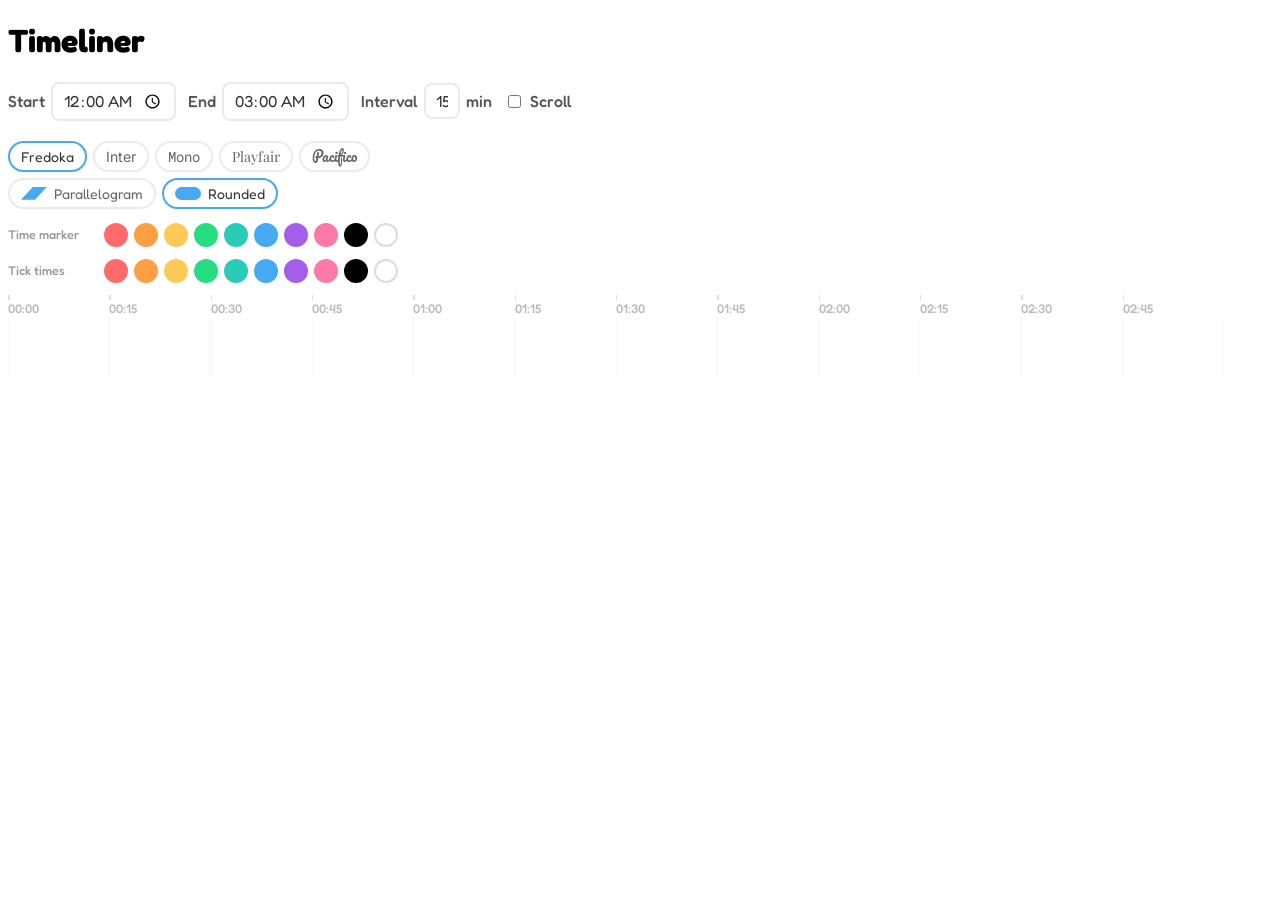
==== commit 773857c7: "Coloured tick." ====
--- a/index.html
+++ b/index.html
@@ -141,7 +141,8 @@
       flex-shrink: 0;
     }
 
-    #time-indicator-color-bar {
+    #time-indicator-color-bar,
+    #tick-color-bar {
       display: flex;
       gap: 6px;
       margin-top: 6px;
@@ -374,6 +375,7 @@
   <div id="font-bar"></div>
   <div id="shape-bar"></div>
   <div id="time-indicator-color-bar"></div>
+  <div id="tick-color-bar"></div>
   <div id="grid-wrap">
     <div id="zoom-inner">
       <div id="tick-labels" class="tick-labels"></div>
@@ -420,6 +422,7 @@
     let selectedFont = 'Fredoka';
     let selectedShape = 'rounded';
     let selectedIndicatorColor = '#ff4757';
+    let selectedTickColor = '#bbbbbb';
 
     let drag = null;
     let pendingEl = null;
@@ -528,6 +531,29 @@
       updateShare();
     }
 
+    function applyTickColor(color) {
+      selectedTickColor = color;
+      document.documentElement.style.setProperty('--tick-color', color);
+      document.querySelectorAll('.tick-color-btn').forEach(btn => {
+        btn.classList.toggle('active', btn.dataset.color === color);
+      });
+      updateShare();
+    }
+
+    function buildTickColorBar() {
+      const bar = document.getElementById('tick-color-bar');
+      bar.innerHTML = '<span style="font-size: 0.78rem; color: #999; font-weight: 500; width: 90px; flex-shrink: 0;">Tick times</span>';
+      COLORS.forEach(c => {
+        const btn = document.createElement('button');
+        btn.className = 'time-indicator-color-btn tick-color-btn' + (c === selectedTickColor ? ' active' : '');
+        btn.dataset.color = c;
+        btn.style.background = c;
+        if (c === '#FFFFFF') btn.style.borderColor = '#ddd';
+        btn.addEventListener('click', () => applyTickColor(c));
+        bar.appendChild(btn);
+      });
+    }
+
     function buildIndicatorColorBar() {
       const bar = document.getElementById('time-indicator-color-bar');
       bar.innerHTML = '<span style="font-size: 0.78rem; color: #999; font-weight: 500; width: 90px; flex-shrink: 0;">Time marker</span>';
@@ -536,12 +562,13 @@
         btn.className = 'time-indicator-color-btn' + (c === selectedIndicatorColor ? ' active' : '');
         btn.dataset.color = c;
         btn.style.background = c;
+        if (c === '#FFFFFF') btn.style.borderColor = '#ddd';
         btn.addEventListener('click', () => applyIndicatorColor(c));
         bar.appendChild(btn);
       });
     }
 
-    function encodeState() {return btoa(JSON.stringify({...config, font: selectedFont, shape: selectedShape, indicatorColor: selectedIndicatorColor, scrollMode, scrollWindow, rows}));}
+    function encodeState() {return btoa(JSON.stringify({...config, font: selectedFont, shape: selectedShape, indicatorColor: selectedIndicatorColor, tickColor: selectedTickColor, scrollMode, scrollWindow, rows}));}
     function viewURL() {return location.href.replace(/\/[^/]*$/, '/view.html') + '#' + encodeState();}
 
     function getCellIndex(rowEl, clientX) {
@@ -909,6 +936,7 @@
       selectedFont = saved.font || 'Fredoka';
       selectedShape = saved.shape || 'rounded';
       selectedIndicatorColor = saved.indicatorColor || '#ff4757';
+      selectedTickColor = saved.tickColor || '#bbbbbb';
       scrollMode = !!saved.scrollMode;
       scrollWindow = saved.scrollWindow || 3600;
       document.getElementById('input-scroll-mode').checked = scrollMode;
@@ -933,6 +961,8 @@
     buildShapeBar();
     applyIndicatorColor(selectedIndicatorColor);
     buildIndicatorColorBar();
+    applyTickColor(selectedTickColor);
+    buildTickColorBar();
     buildGrid();
     updateShare();
 
--- a/styles.css
+++ b/styles.css
@@ -60,7 +60,8 @@
 .tick-label {
   flex: 1;
   font-size: 0.78rem;
-  color: #bbb;
+  color: var(--tick-color, #bbb);
+  font-family: var(--seg-font, 'Fredoka'), sans-serif;
   white-space: nowrap;
   overflow: visible;
   padding-top: 6px;
